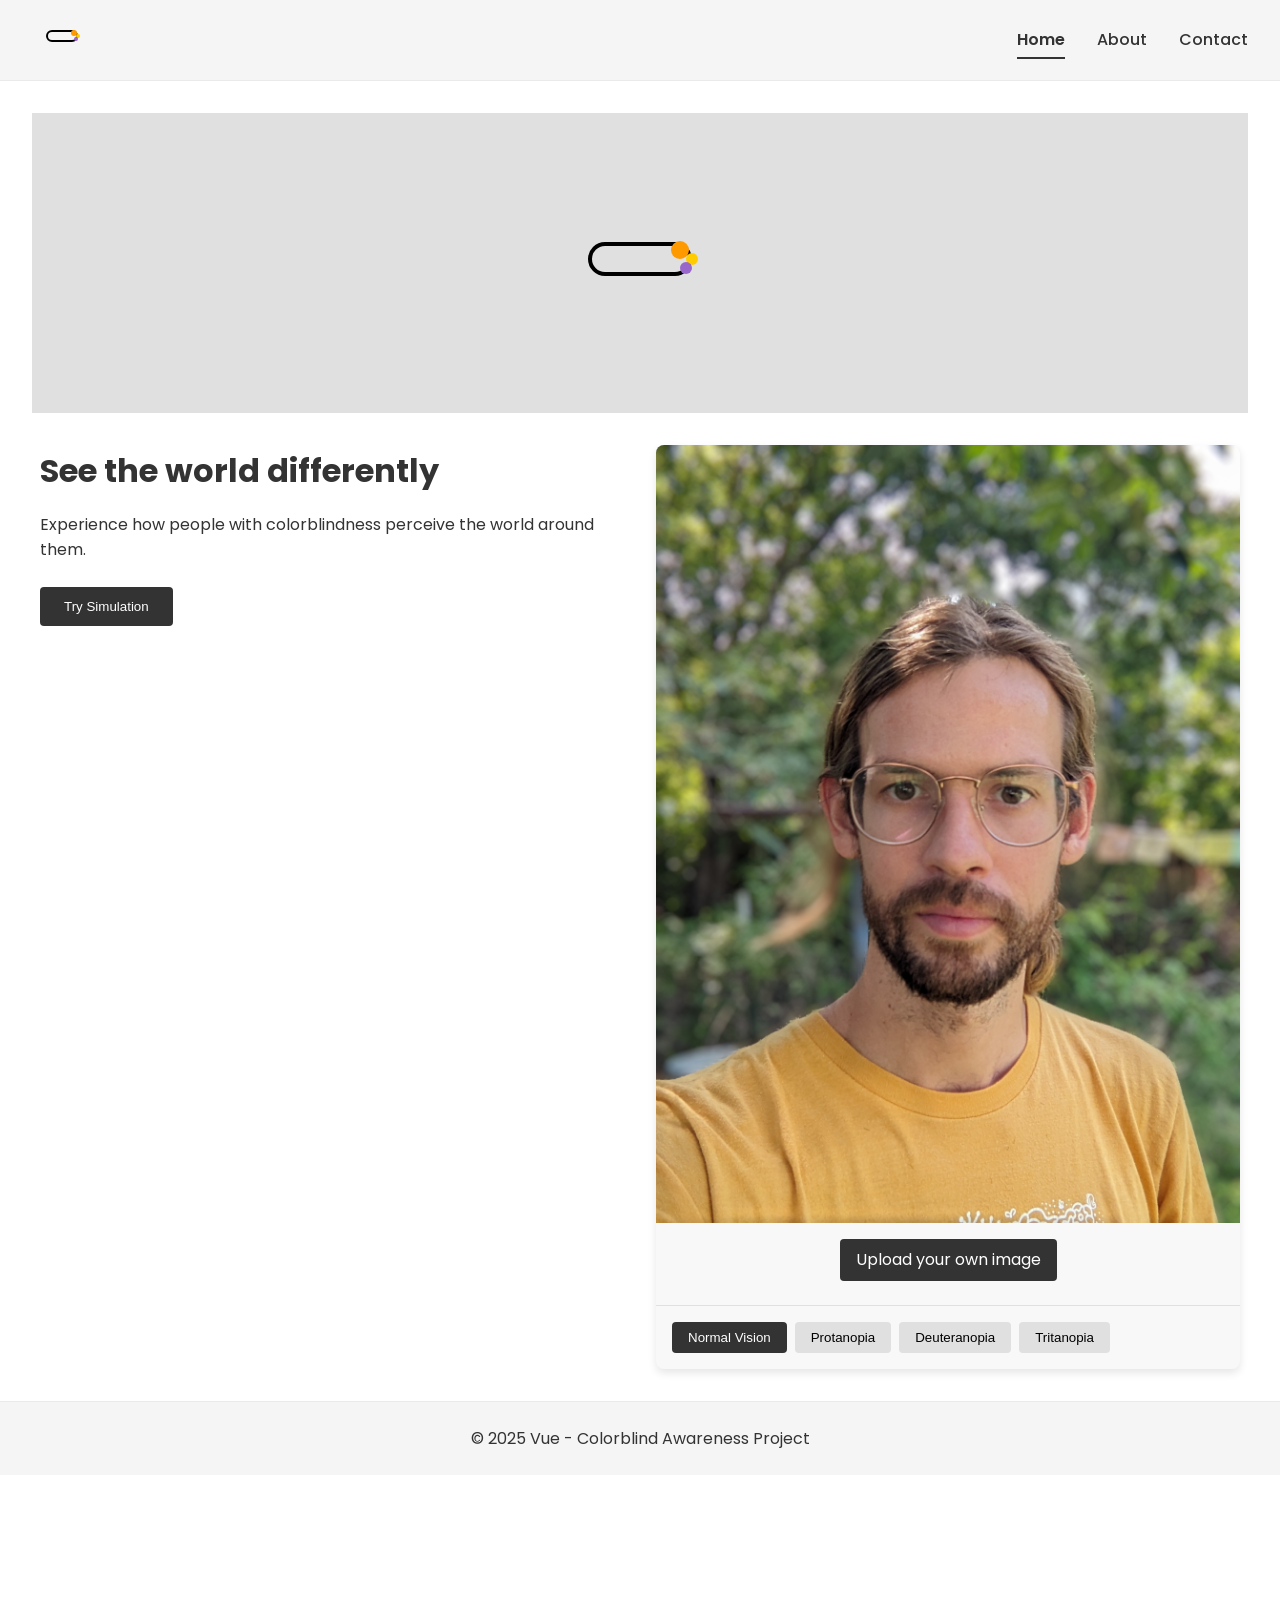
==== index.html @ d803512a "added code" ====
<!DOCTYPE html>
<html lang="en">
<head>
    <meta charset="UTF-8">
    <meta name="viewport" content="width=device-width, initial-scale=1.0">
    <title>Vue - Colorblind Awareness</title>
    <link rel="stylesheet" href="styles.css">
    <link rel="preconnect" href="https://fonts.googleapis.com">
    <link rel="preconnect" href="https://fonts.gstatic.com" crossorigin>
    <link href="https://fonts.googleapis.com/css2?family=Poppins:wght@400;500;600;700&display=swap" rel="stylesheet">
</head>
<body>
    <header>
        <div class="logo">
            <a href="index.html">
                <svg width="60" height="40" viewBox="0 0 60 40" fill="none" xmlns="http://www.w3.org/2000/svg">
                    <path d="M15 20C15 17.2386 17.2386 15 20 15H40C42.7614 15 45 17.2386 45 20C45 22.7614 42.7614 25 40 25H20C17.2386 25 15 22.7614 15 20Z" stroke="black" stroke-width="2"/>
                    <text x="22" y="23" font-family="Arial" font-weight="bold" font-size="12">vue</text>
                    <circle cx="42" cy="17" r="3" fill="#FF9900"/>
                    <circle cx="46" cy="20" r="2" fill="#FFCC00"/>
                    <circle cx="44" cy="23" r="2" fill="#9966CC"/>
                </svg>
            </a>
        </div>
        <nav>
            <ul>
                <li><a href="#home" class="active" data-page="home">Home</a></li>
                <li><a href="#about" data-page="about">About</a></li>
                <li><a href="#contact" data-page="contact">Contact</a></li>
            </ul>
        </nav>
    </header>

    <main>
        <!-- Home Page -->
        <section id="home" class="page active">
            <div class="hero">
                <div class="logo-large">
                    <svg width="200" height="120" viewBox="0 0 200 120" fill="none" xmlns="http://www.w3.org/2000/svg">
                        <path d="M50 60C50 51.7157 56.7157 45 65 45H135C143.284 45 150 51.7157 150 60C150 68.2843 143.284 75 135 75H65C56.7157 75 50 68.2843 50 60Z" stroke="black" stroke-width="4"/>
                        <text x="73" y="69" font-family="Arial" font-weight="bold" font-size="36">vue</text>
                        <circle cx="140" cy="51" r="9" fill="#FF9900"/>
                        <circle cx="152" cy="60" r="6" fill="#FFCC00"/>
                        <circle cx="146" cy="69" r="6" fill="#9966CC"/>
                    </svg>
                </div>
            </div>
            <div class="content-container">
                <div class="content-left">
                    <h2>See the world differently</h2>
                    <p>Experience how people with colorblindness perceive the world around them.</p>
                    <button class="cta-button" id="simulateBtn">Try Simulation</button>
                </div>
                <div class="content-right">
                    <div class="image-container" id="imageDemo">
                        <img src="Bruner_Headshot.jpg" alt="Headshot image" class="original-image">
                        <div class="upload-container">
                            <label for="imageUpload" class="upload-label">Upload your own image</label>
                            <input type="file" id="imageUpload" accept="image/*" class="file-input">
                        </div>
                        <div class="filter-controls">
                            <button class="filter-btn active" data-filter="normal">Normal Vision</button>
                            <button class="filter-btn" data-filter="protanopia">Protanopia</button>
                            <button class="filter-btn" data-filter="deuteranopia">Deuteranopia</button>
                            <button class="filter-btn" data-filter="tritanopia">Tritanopia</button>
                        </div>
                    </div>
                </div>
            </div>
        </section>

        <!-- About Page -->
        <section id="about" class="page">
            <div class="content-container">
                <div class="content-left">
                    <h2>About Vue</h2>
                    <p>Vue is an educational tool designed to raise awareness about colorblindness and help people understand how those with different types of color vision deficiency perceive the world.</p>
                    <p>Our mission is to promote inclusive design and accessibility by providing tools that simulate various types of colorblindness.</p>
                </div>
                <div class="content-right">
                    <div class="info-box">
                        <h3>Types of Colorblindness</h3>
                        <ul>
                            <li><strong>Protanopia:</strong> Red-blind, reduced sensitivity to red light</li>
                            <li><strong>Deuteranopia:</strong> Green-blind, reduced sensitivity to green light</li>
                            <li><strong>Tritanopia:</strong> Blue-blind, reduced sensitivity to blue light</li>
                        </ul>
                    </div>
                </div>
            </div>
        </section>

        <!-- Contact Page -->
        <section id="contact" class="page">
            <div class="contact-container">
                <div class="contact-left">
                    <h2>Get in Touch</h2>
                    <p>Have questions or feedback? We'd love to hear from you!</p>
                </div>
                <div class="contact-form">
                    <form id="contactForm">
                        <div class="form-group">
                            <label for="name">Name</label>
                            <input type="text" id="name" name="name" required>
                        </div>
                        <div class="form-group">
                            <label for="email">Email</label>
                            <input type="email" id="email" name="email" required>
                        </div>
                        <div class="form-group">
                            <label for="message">Message</label>
                            <textarea id="message" name="message" rows="5" required></textarea>
                        </div>
                        <button type="submit" class="submit-btn">Send Message</button>
                    </form>
                </div>
            </div>
        </section>
    </main>

    <footer>
        <p>&copy; 2025 Vue - Colorblind Awareness Project</p>
    </footer>

    <script src="script.js"></script>
</body>
</html>
---- styles.css ----
/* Global Styles */
* {
    margin: 0;
    padding: 0;
    box-sizing: border-box;
}

body {
    font-family: 'Poppins', sans-serif;
    line-height: 1.6;
    color: #333;
    background-color: #fff;
}

a {
    text-decoration: none;
    color: inherit;
}

ul {
    list-style: none;
}

/* Header Styles */
header {
    display: flex;
    justify-content: space-between;
    align-items: center;
    padding: 1rem 2rem;
    background-color: #f5f5f5;
    border-bottom: 1px solid #eaeaea;
}

.logo {
    display: flex;
    align-items: center;
}

nav ul {
    display: flex;
    gap: 2rem;
}

nav a {
    font-weight: 500;
    padding: 0.5rem 0;
    position: relative;
    transition: color 0.3s;
}

nav a:hover {
    color: #666;
}

nav a.active {
    font-weight: 600;
}

nav a.active::after {
    content: '';
    position: absolute;
    bottom: 0;
    left: 0;
    width: 100%;
    height: 2px;
    background-color: #333;
}

/* Main Content Styles */
main {
    min-height: calc(100vh - 140px);
}

.page {
    display: none;
    padding: 2rem;
}

.page.active {
    display: block;
}

/* Home Page Styles */
.hero {
    display: flex;
    justify-content: center;
    align-items: center;
    height: 300px;
    background-color: #e0e0e0;
    margin-bottom: 2rem;
}

.content-container {
    display: flex;
    gap: 2rem;
    max-width: 1200px;
    margin: 0 auto;
}

.content-left, .content-right {
    flex: 1;
}

.content-left h2 {
    font-size: 2rem;
    margin-bottom: 1rem;
}

.content-left p {
    margin-bottom: 1.5rem;
}

.cta-button {
    padding: 0.75rem 1.5rem;
    background-color: #333;
    color: white;
    border: none;
    border-radius: 4px;
    font-weight: 500;
    cursor: pointer;
    transition: background-color 0.3s;
}

.cta-button:hover {
    background-color: #555;
}

.image-container {
    background-color: #f0f0f0;
    border-radius: 8px;
    overflow: hidden;
    box-shadow: 0 4px 8px rgba(0, 0, 0, 0.1);
}

.upload-container {
    padding: 1rem;
    background-color: #f8f8f8;
    border-bottom: 1px solid #e0e0e0;
    text-align: center;
}

.upload-label {
    display: inline-block;
    padding: 0.5rem 1rem;
    background-color: #333;
    color: white;
    border-radius: 4px;
    cursor: pointer;
    transition: background-color 0.3s;
    margin-bottom: 0.5rem;
}

.upload-label:hover {
    background-color: #555;
}

.file-input {
    display: none;
}

.original-image {
    width: 100%;
    height: auto;
    display: block;
}

.filter-controls {
    display: flex;
    flex-wrap: wrap;
    gap: 0.5rem;
    padding: 1rem;
    background-color: #f8f8f8;
}

.filter-btn {
    padding: 0.5rem 1rem;
    background-color: #e0e0e0;
    border: none;
    border-radius: 4px;
    cursor: pointer;
    transition: all 0.3s;
}

.filter-btn:hover {
    background-color: #d0d0d0;
}

.filter-btn.active {
    background-color: #333;
    color: white;
}

/* About Page Styles */
.info-box {
    background-color: #f5f5f5;
    padding: 1.5rem;
    border-radius: 8px;
    box-shadow: 0 2px 4px rgba(0, 0, 0, 0.05);
}

.info-box h3 {
    margin-bottom: 1rem;
}

.info-box ul {
    padding-left: 1.5rem;
    list-style-type: disc;
}

.info-box li {
    margin-bottom: 0.5rem;
}

/* Contact Page Styles */
.contact-container {
    display: flex;
    gap: 2rem;
    max-width: 1000px;
    margin: 0 auto;
    padding: 2rem;
    background-color: #808080;
    border-radius: 8px;
    color: white;
}

.contact-left {
    flex: 1;
}

.contact-form {
    flex: 2;
    background-color: white;
    padding: 2rem;
    border-radius: 8px;
    color: #333;
}

.form-group {
    margin-bottom: 1.5rem;
}

.form-group label {
    display: block;
    margin-bottom: 0.5rem;
    font-weight: 500;
}

.form-group input,
.form-group textarea {
    width: 100%;
    padding: 0.75rem;
    border: 1px solid #ddd;
    border-radius: 4px;
    font-family: inherit;
}

.submit-btn {
    padding: 0.75rem 1.5rem;
    background-color: #333;
    color: white;
    border: none;
    border-radius: 4px;
    font-weight: 500;
    cursor: pointer;
    transition: background-color 0.3s;
}

.submit-btn:hover {
    background-color: #555;
}

/* Footer Styles */
footer {
    text-align: center;
    padding: 1.5rem;
    background-color: #f5f5f5;
    border-top: 1px solid #eaeaea;
}

/* Colorblindness Filters */
.protanopia {
    filter: url('#protanopia-filter');
}

.deuteranopia {
    filter: url('#deuteranopia-filter');
}

.tritanopia {
    filter: url('#tritanopia-filter');
}

/* SVG Filters for Colorblindness Simulation */
.svg-filters {
    position: absolute;
    width: 0;
    height: 0;
}

/* Responsive Styles */
@media (max-width: 768px) {
    .content-container, .contact-container {
        flex-direction: column;
    }
    
    .hero {
        height: 200px;
    }
    
    .logo-large svg {
        width: 150px;
        height: 90px;
    }
}
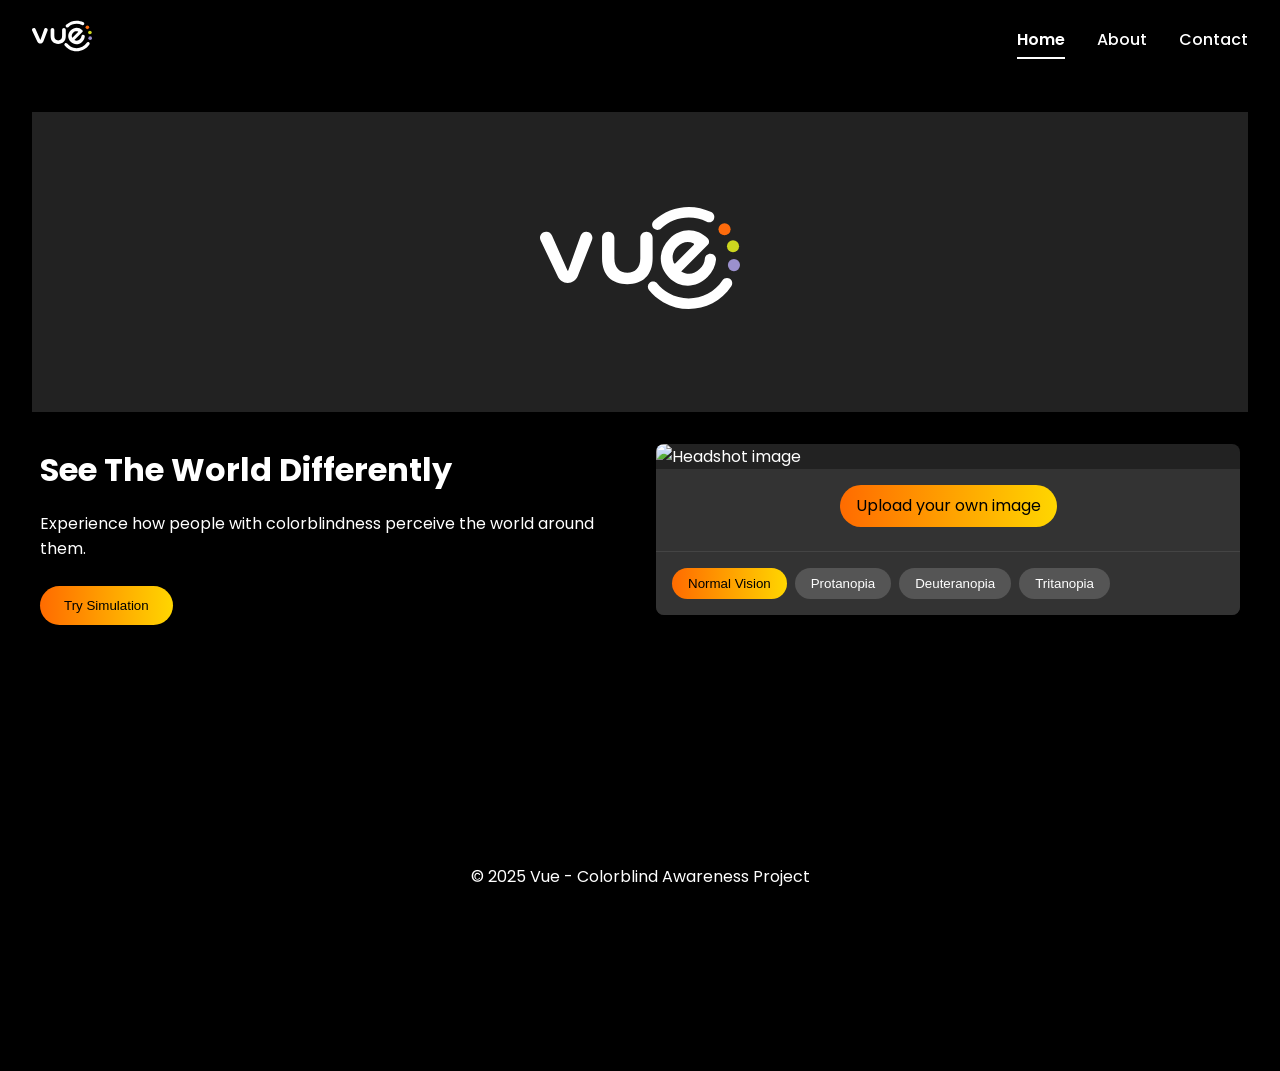
==== commit 512e099f: "updated thing" ====
--- a/index.html
+++ b/index.html
@@ -13,41 +13,29 @@
     <header>
         <div class="logo">
             <a href="index.html">
-                <svg width="60" height="40" viewBox="0 0 60 40" fill="none" xmlns="http://www.w3.org/2000/svg">
-                    <path d="M15 20C15 17.2386 17.2386 15 20 15H40C42.7614 15 45 17.2386 45 20C45 22.7614 42.7614 25 40 25H20C17.2386 25 15 22.7614 15 20Z" stroke="black" stroke-width="2"/>
-                    <text x="22" y="23" font-family="Arial" font-weight="bold" font-size="12">vue</text>
-                    <circle cx="42" cy="17" r="3" fill="#FF9900"/>
-                    <circle cx="46" cy="20" r="2" fill="#FFCC00"/>
-                    <circle cx="44" cy="23" r="2" fill="#9966CC"/>
-                </svg>
+                <img src="Vue.svg" alt="Vue Logo" width="60" height="40">
             </a>
         </div>
         <nav>
             <ul>
-                <li><a href="#home" class="active" data-page="home">Home</a></li>
-                <li><a href="#about" data-page="about">About</a></li>
-                <li><a href="#contact" data-page="contact">Contact</a></li>
+                <li><a href="index.html" class="active">Home</a></li>
+                <li><a href="about.html">About</a></li>
+                <li><a href="contact.html">Contact</a></li>
             </ul>
         </nav>
     </header>
 
     <main>
         <!-- Home Page -->
-        <section id="home" class="page active">
+        <section class="page active">
             <div class="hero">
                 <div class="logo-large">
-                    <svg width="200" height="120" viewBox="0 0 200 120" fill="none" xmlns="http://www.w3.org/2000/svg">
-                        <path d="M50 60C50 51.7157 56.7157 45 65 45H135C143.284 45 150 51.7157 150 60C150 68.2843 143.284 75 135 75H65C56.7157 75 50 68.2843 50 60Z" stroke="black" stroke-width="4"/>
-                        <text x="73" y="69" font-family="Arial" font-weight="bold" font-size="36">vue</text>
-                        <circle cx="140" cy="51" r="9" fill="#FF9900"/>
-                        <circle cx="152" cy="60" r="6" fill="#FFCC00"/>
-                        <circle cx="146" cy="69" r="6" fill="#9966CC"/>
-                    </svg>
+                    <img src="Vue.svg" alt="Vue Logo" width="200" height="120">
                 </div>
             </div>
             <div class="content-container">
                 <div class="content-left">
-                    <h2>See the world differently</h2>
+                    <h2>See The World Differently</h2>
                     <p>Experience how people with colorblindness perceive the world around them.</p>
                     <button class="cta-button" id="simulateBtn">Try Simulation</button>
                 </div>
@@ -68,54 +56,6 @@
                 </div>
             </div>
         </section>
-
-        <!-- About Page -->
-        <section id="about" class="page">
-            <div class="content-container">
-                <div class="content-left">
-                    <h2>About Vue</h2>
-                    <p>Vue is an educational tool designed to raise awareness about colorblindness and help people understand how those with different types of color vision deficiency perceive the world.</p>
-                    <p>Our mission is to promote inclusive design and accessibility by providing tools that simulate various types of colorblindness.</p>
-                </div>
-                <div class="content-right">
-                    <div class="info-box">
-                        <h3>Types of Colorblindness</h3>
-                        <ul>
-                            <li><strong>Protanopia:</strong> Red-blind, reduced sensitivity to red light</li>
-                            <li><strong>Deuteranopia:</strong> Green-blind, reduced sensitivity to green light</li>
-                            <li><strong>Tritanopia:</strong> Blue-blind, reduced sensitivity to blue light</li>
-                        </ul>
-                    </div>
-                </div>
-            </div>
-        </section>
-
-        <!-- Contact Page -->
-        <section id="contact" class="page">
-            <div class="contact-container">
-                <div class="contact-left">
-                    <h2>Get in Touch</h2>
-                    <p>Have questions or feedback? We'd love to hear from you!</p>
-                </div>
-                <div class="contact-form">
-                    <form id="contactForm">
-                        <div class="form-group">
-                            <label for="name">Name</label>
-                            <input type="text" id="name" name="name" required>
-                        </div>
-                        <div class="form-group">
-                            <label for="email">Email</label>
-                            <input type="email" id="email" name="email" required>
-                        </div>
-                        <div class="form-group">
-                            <label for="message">Message</label>
-                            <textarea id="message" name="message" rows="5" required></textarea>
-                        </div>
-                        <button type="submit" class="submit-btn">Send Message</button>
-                    </form>
-                </div>
-            </div>
-        </section>
     </main>
 
     <footer>
--- a/styles.css
+++ b/styles.css
@@ -8,8 +8,8 @@
 body {
     font-family: 'Poppins', sans-serif;
     line-height: 1.6;
-    color: #333;
-    background-color: #fff;
+    color: #fff;
+    background-color: #000;
 }
 
 a {
@@ -27,8 +27,7 @@
     justify-content: space-between;
     align-items: center;
     padding: 1rem 2rem;
-    background-color: #f5f5f5;
-    border-bottom: 1px solid #eaeaea;
+    background-color: #000;
 }
 
 .logo {
@@ -63,7 +62,7 @@
     left: 0;
     width: 100%;
     height: 2px;
-    background-color: #333;
+    background-color: #fff;
 }
 
 /* Main Content Styles */
@@ -72,12 +71,7 @@
 }
 
 .page {
-    display: none;
     padding: 2rem;
-}
-
-.page.active {
-    display: block;
 }
 
 /* Home Page Styles */
@@ -86,7 +80,7 @@
     justify-content: center;
     align-items: center;
     height: 300px;
-    background-color: #e0e0e0;
+    background-color: #222;
     margin-bottom: 2rem;
 }
 
@@ -112,46 +106,45 @@
 
 .cta-button {
     padding: 0.75rem 1.5rem;
-    background-color: #333;
-    color: white;
+    background: linear-gradient(90deg, #FF6B00 0%, #FFD600 100%);
+    color: black;
     border: none;
-    border-radius: 4px;
+    border-radius: 25px;
     font-weight: 500;
     cursor: pointer;
-    transition: background-color 0.3s;
+    transition: opacity 0.3s;
 }
 
 .cta-button:hover {
-    background-color: #555;
+    opacity: 0.9;
 }
 
 .image-container {
-    background-color: #f0f0f0;
+    background-color: #222;
     border-radius: 8px;
     overflow: hidden;
-    box-shadow: 0 4px 8px rgba(0, 0, 0, 0.1);
 }
 
 .upload-container {
     padding: 1rem;
-    background-color: #f8f8f8;
-    border-bottom: 1px solid #e0e0e0;
+    background-color: #333;
+    border-bottom: 1px solid #444;
     text-align: center;
 }
 
 .upload-label {
     display: inline-block;
     padding: 0.5rem 1rem;
-    background-color: #333;
-    color: white;
-    border-radius: 4px;
-    cursor: pointer;
-    transition: background-color 0.3s;
+    background: linear-gradient(90deg, #FF6B00 0%, #FFD600 100%);
+    color: black;
+    border-radius: 25px;
+    cursor: pointer;
+    transition: opacity 0.3s;
     margin-bottom: 0.5rem;
 }
 
 .upload-label:hover {
-    background-color: #555;
+    opacity: 0.9;
 }
 
 .file-input {
@@ -169,112 +162,223 @@
     flex-wrap: wrap;
     gap: 0.5rem;
     padding: 1rem;
-    background-color: #f8f8f8;
+    background-color: #333;
 }
 
 .filter-btn {
     padding: 0.5rem 1rem;
-    background-color: #e0e0e0;
+    background-color: #555;
+    color: #fff;
     border: none;
+    border-radius: 25px;
+    cursor: pointer;
+    transition: all 0.3s;
+}
+
+.filter-btn:hover {
+    background-color: #666;
+}
+
+.filter-btn.active {
+    background: linear-gradient(90deg, #FF6B00 0%, #FFD600 100%);
+    color: black;
+}
+
+/* About Page Styles */
+.simulation-image {
+    width: 100%;
+    height: auto;
+    display: block;
+}
+
+/* Colorblindness Types Section */
+.colorblindness-types {
+    max-width: 1200px;
+    margin: 2rem auto;
+}
+
+.type-dropdown {
+    margin-bottom: 0.75rem;
     border-radius: 4px;
-    cursor: pointer;
-    transition: all 0.3s;
-}
-
-.filter-btn:hover {
-    background-color: #d0d0d0;
-}
-
-.filter-btn.active {
-    background-color: #333;
-    color: white;
-}
-
-/* About Page Styles */
-.info-box {
-    background-color: #f5f5f5;
-    padding: 1.5rem;
+    overflow: hidden;
+}
+
+.type-header {
+    display: flex;
+    justify-content: space-between;
+    align-items: center;
+    padding: 0.75rem 1rem;
+    background-color: #111;
+    cursor: pointer;
+}
+
+.type-header h3 {
+    font-size: 1.2rem;
+    margin: 0;
+}
+
+.dropdown-toggle {
+    background: linear-gradient(90deg, #FF6B00 0%, #FFD600 100%);
+    color: black;
+    border: none;
+    border-radius: 50%;
+    width: 30px;
+    height: 30px;
+    font-size: 0.8rem;
+    display: flex;
+    align-items: center;
+    justify-content: center;
+    cursor: pointer;
+    transition: transform 0.3s, opacity 0.3s;
+}
+
+.dropdown-toggle:hover {
+    opacity: 0.9;
+}
+
+.dropdown-toggle.active {
+    transform: rotate(180deg);
+}
+
+.type-content {
+    background-color: #222;
+    padding: 0;
+    max-height: 0;
+    overflow: hidden;
+    transition: all 0.3s ease-in-out;
+}
+
+.type-content.active {
+    padding: 1rem;
+    max-height: 200px;
+}
+
+.type-content p {
+    margin: 0;
+    font-size: 0.95rem;
+    line-height: 1.5;
+}
+
+/* Why it Matters Section */
+.why-matters-section {
+    display: flex;
+    gap: 2rem;
+    max-width: 1200px;
+    margin: 3rem auto;
+    padding: 2rem;
+    background-color: #111;
     border-radius: 8px;
-    box-shadow: 0 2px 4px rgba(0, 0, 0, 0.05);
-}
-
-.info-box h3 {
+}
+
+.logo-container {
+    flex: 0 0 auto;
+    display: flex;
+    align-items: flex-start;
+}
+
+.matters-content {
+    flex: 1;
+}
+
+.matters-content h2 {
+    font-size: 1.8rem;
     margin-bottom: 1rem;
 }
 
-.info-box ul {
-    padding-left: 1.5rem;
-    list-style-type: disc;
-}
-
-.info-box li {
-    margin-bottom: 0.5rem;
+/* Team Section */
+.team-section {
+    max-width: 1200px;
+    margin: 3rem auto;
+    text-align: center;
+}
+
+.team-section h2 {
+    font-size: 2rem;
+    margin-bottom: 2rem;
+}
+
+.team-members {
+    display: flex;
+    justify-content: center;
+    flex-wrap: wrap;
+    gap: 2rem;
+}
+
+.team-member {
+    flex: 0 0 200px;
+}
+
+.member-photo {
+    width: 120px;
+    height: 120px;
+    border-radius: 50%;
+    background-color: #ccc;
+    margin: 0 auto 1rem;
+}
+
+.team-member h3 {
+    font-size: 1.2rem;
+    font-weight: 500;
 }
 
 /* Contact Page Styles */
 .contact-container {
-    display: flex;
-    gap: 2rem;
-    max-width: 1000px;
+    max-width: 600px;
     margin: 0 auto;
     padding: 2rem;
-    background-color: #808080;
+    background-color: #fff;
     border-radius: 8px;
-    color: white;
-}
-
-.contact-left {
-    flex: 1;
+    color: #000;
+}
+
+.contact-header {
+    margin-bottom: 1.5rem;
+}
+
+.contact-header h2 {
+    font-size: 2rem;
+    margin-bottom: 0.5rem;
 }
 
 .contact-form {
-    flex: 2;
-    background-color: white;
-    padding: 2rem;
+    width: 100%;
+}
+
+.message-area {
+    width: 100%;
+    padding: 1rem;
+    border: none;
     border-radius: 8px;
-    color: #333;
-}
-
-.form-group {
-    margin-bottom: 1.5rem;
-}
-
-.form-group label {
-    display: block;
-    margin-bottom: 0.5rem;
-    font-weight: 500;
-}
-
-.form-group input,
-.form-group textarea {
-    width: 100%;
-    padding: 0.75rem;
-    border: 1px solid #ddd;
-    border-radius: 4px;
+    background-color: #ccc;
     font-family: inherit;
+    margin-bottom: 1rem;
+    min-height: 150px;
+    resize: none;
 }
 
 .submit-btn {
     padding: 0.75rem 1.5rem;
-    background-color: #333;
-    color: white;
+    background: linear-gradient(90deg, #FF6B00 0%, #FFD600 100%);
+    color: black;
     border: none;
-    border-radius: 4px;
+    border-radius: 25px;
     font-weight: 500;
     cursor: pointer;
-    transition: background-color 0.3s;
+    transition: opacity 0.3s;
+    width: 100%;
+    text-align: center;
 }
 
 .submit-btn:hover {
-    background-color: #555;
+    opacity: 0.9;
 }
 
 /* Footer Styles */
 footer {
     text-align: center;
     padding: 1.5rem;
-    background-color: #f5f5f5;
-    border-top: 1px solid #eaeaea;
+    background-color: #000;
+    color: #fff;
 }
 
 /* Colorblindness Filters */
@@ -288,6 +392,10 @@
 
 .tritanopia {
     filter: url('#tritanopia-filter');
+}
+
+.monochromacy {
+    filter: url('#monochromacy-filter');
 }
 
 /* SVG Filters for Colorblindness Simulation */
@@ -299,7 +407,7 @@
 
 /* Responsive Styles */
 @media (max-width: 768px) {
-    .content-container, .contact-container {
+    .content-container {
         flex-direction: column;
     }
     
@@ -307,8 +415,34 @@
         height: 200px;
     }
     
-    .logo-large svg {
+    .logo-large img {
         width: 150px;
-        height: 90px;
-    }
-}
+        height: auto;
+    }
+    
+    header {
+        padding: 1rem;
+    }
+    
+    nav ul {
+        gap: 1rem;
+    }
+}
+
+@media (max-width: 480px) {
+    .hero {
+        height: 150px;
+    }
+    
+    .content-container {
+        padding: 1rem;
+    }
+    
+    .contact-container {
+        padding: 1rem;
+    }
+    
+    nav ul {
+        gap: 0.5rem;
+    }
+}
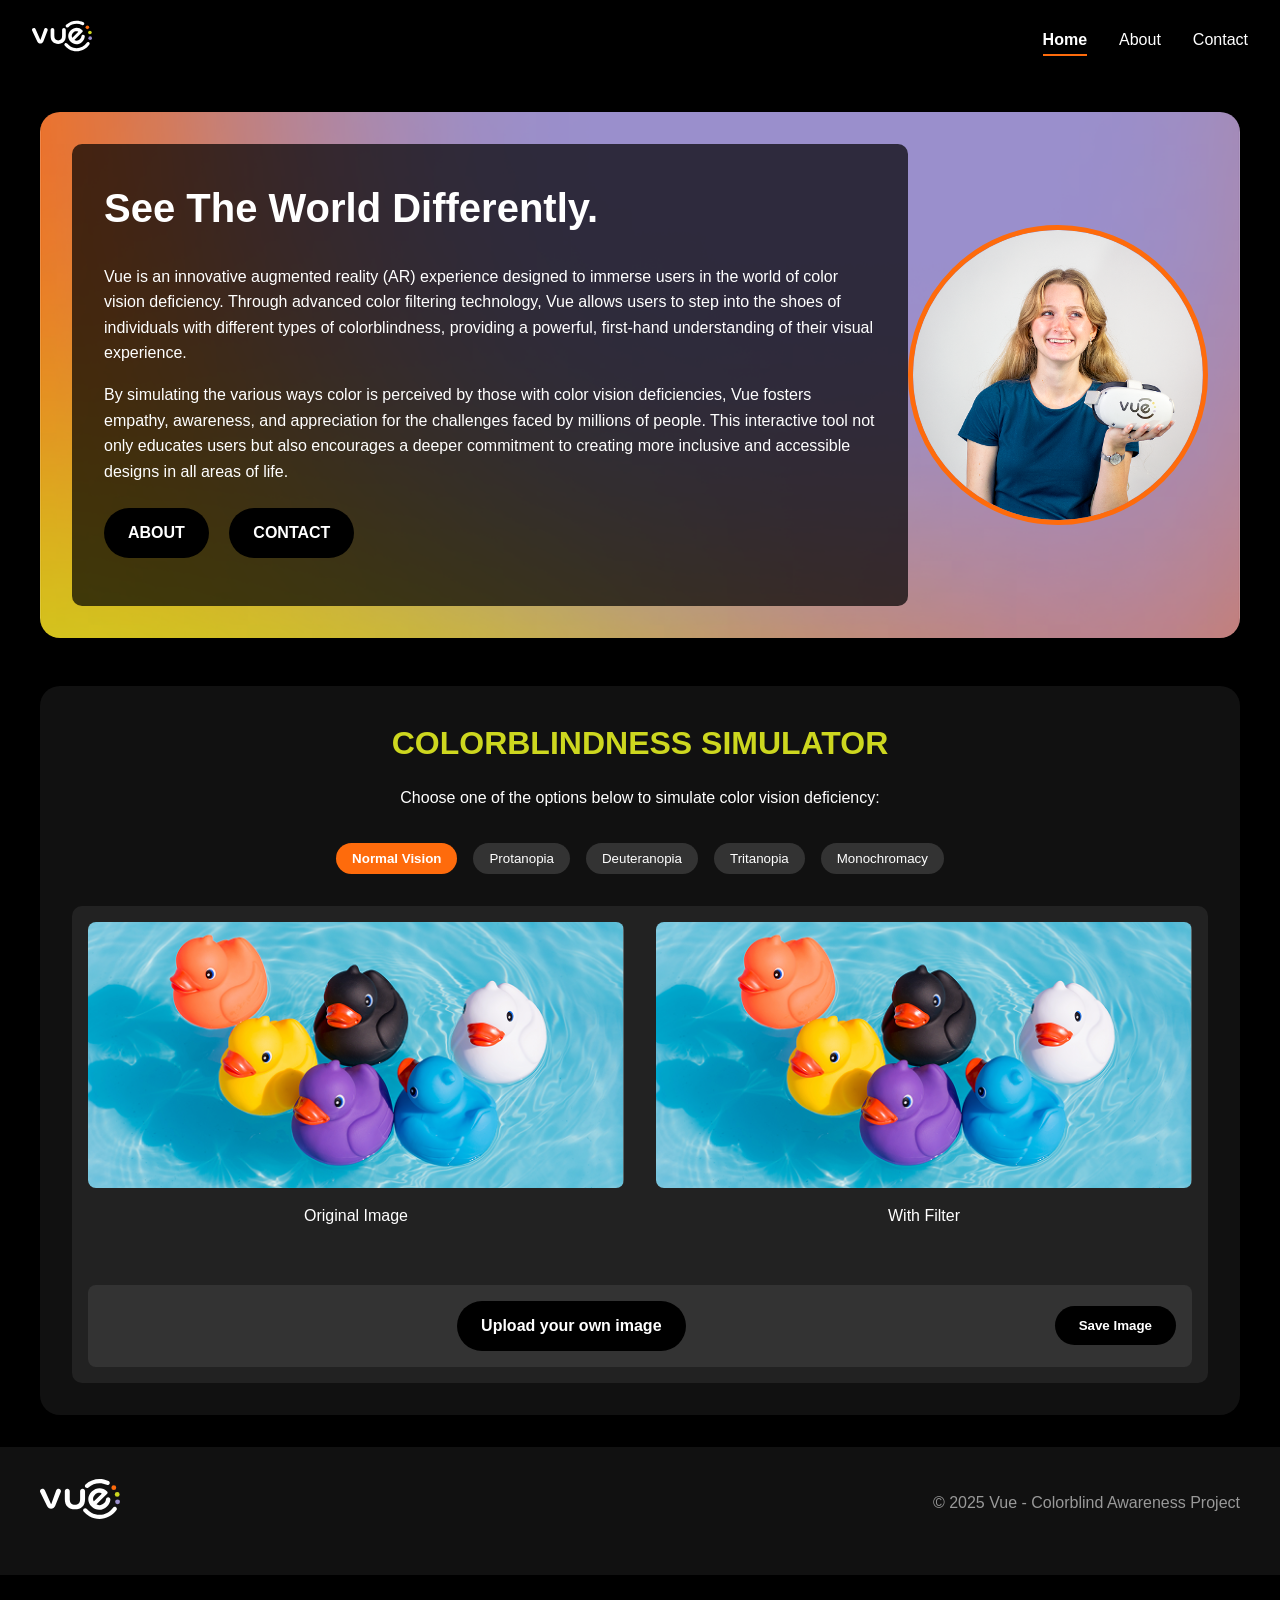
==== commit fe267a36: "Updates Updated all pages" ====
--- a/index.html
+++ b/index.html
@@ -8,6 +8,8 @@
     <link rel="preconnect" href="https://fonts.googleapis.com">
     <link rel="preconnect" href="https://fonts.gstatic.com" crossorigin>
     <link href="https://fonts.googleapis.com/css2?family=Poppins:wght@400;500;600;700&display=swap" rel="stylesheet">
+    <link href="https://fonts.cdnfonts.com/css/all-round-gothic" rel="stylesheet">
+    <link href="https://fonts.cdnfonts.com/css/futura-pt" rel="stylesheet">
 </head>
 <body>
     <header>
@@ -27,31 +29,56 @@
 
     <main>
         <!-- Home Page -->
-        <section class="page active">
-            <div class="hero">
-                <div class="logo-large">
-                    <img src="Vue.svg" alt="Vue Logo" width="200" height="120">
+        <section class="page active home-page">
+            <div class="hero-container">
+                <div class="hero-content">
+                    <h1>See The World Differently.</h1>
+                    <p>Vue is an innovative augmented reality (AR) experience designed to immerse users in the world of color vision deficiency. Through advanced color filtering technology, Vue allows users to step into the shoes of individuals with different types of colorblindness, providing a powerful, first-hand understanding of their visual experience.</p>
+                    
+                    <p>By simulating the various ways color is perceived by those with color vision deficiencies, Vue fosters empathy, awareness, and appreciation for the challenges faced by millions of people. This interactive tool not only educates users but also encourages a deeper commitment to creating more inclusive and accessible designs in all areas of life.</p>
+                    
+                    <div class="hero-buttons">
+                        <a href="about.html" class="btn-primary">ABOUT</a>
+                        <a href="contact.html" class="btn-primary">CONTACT</a>
+                    </div>
+                </div>
+                <div class="hero-image">
+                    <img src="greta_vue 1.png" alt="Person wearing VR headset" class="circular-image">
                 </div>
             </div>
-            <div class="content-container">
-                <div class="content-left">
-                    <h2>See The World Differently</h2>
-                    <p>Experience how people with colorblindness perceive the world around them.</p>
-                    <button class="cta-button" id="simulateBtn">Try Simulation</button>
+            
+            <div class="simulator-section">
+                <h2>COLORBLINDNESS SIMULATOR</h2>
+                <p>Choose one of the options below to simulate color vision deficiency:</p>
+                
+                <div class="filter-controls">
+                    <button class="filter-btn active" data-filter="normal">Normal Vision</button>
+                    <button class="filter-btn" data-filter="protanopia">Protanopia</button>
+                    <button class="filter-btn" data-filter="deuteranopia">Deuteranopia</button>
+                    <button class="filter-btn" data-filter="tritanopia">Tritanopia</button>
+                    <button class="filter-btn" data-filter="monochromacy">Monochromacy</button>
                 </div>
-                <div class="content-right">
-                    <div class="image-container" id="imageDemo">
-                        <img src="Bruner_Headshot.jpg" alt="Headshot image" class="original-image">
+                
+                <div class="simulation-container" id="imageDemo">
+                    <div class="simulation-images">
+                        <div class="image-pair">
+                            <div class="image-wrapper">
+                                <img src="H_Img.png" alt="Original image" class="original-image">
+                                <p>Original Image</p>
+                            </div>
+                            <div class="image-wrapper">
+                                <img src="H_Img.png" alt="Filtered image" class="filtered-image">
+                                <p>With Filter</p>
+                            </div>
+                        </div>
+                    </div>
+                    
+                    <div class="simulator-actions">
                         <div class="upload-container">
                             <label for="imageUpload" class="upload-label">Upload your own image</label>
                             <input type="file" id="imageUpload" accept="image/*" class="file-input">
                         </div>
-                        <div class="filter-controls">
-                            <button class="filter-btn active" data-filter="normal">Normal Vision</button>
-                            <button class="filter-btn" data-filter="protanopia">Protanopia</button>
-                            <button class="filter-btn" data-filter="deuteranopia">Deuteranopia</button>
-                            <button class="filter-btn" data-filter="tritanopia">Tritanopia</button>
-                        </div>
+                        <button id="saveImage" class="save-btn">Save Image</button>
                     </div>
                 </div>
             </div>
@@ -59,7 +86,14 @@
     </main>
 
     <footer>
-        <p>&copy; 2025 Vue - Colorblind Awareness Project</p>
+        <div class="footer-content">
+            <div class="footer-logo">
+                <img src="Vue.svg" alt="Vue Logo" width="80">
+            </div>
+            <div class="footer-info">
+                <p>&copy; 2025 Vue - Colorblind Awareness Project</p>
+            </div>
+        </div>
     </footer>
 
     <script src="script.js"></script>
--- a/styles.css
+++ b/styles.css
@@ -6,10 +6,10 @@
 }
 
 body {
-    font-family: 'Poppins', sans-serif;
+    font-family: 'Futura PT', 'Futura', sans-serif;
     line-height: 1.6;
-    color: #fff;
-    background-color: #000;
+    color: #FFFFFF;
+    background-color: #000000;
 }
 
 a {
@@ -21,13 +21,38 @@
     list-style: none;
 }
 
+h1, h2, h3 {
+    font-family: 'All Round Gothic', sans-serif;
+    margin-bottom: 1.5rem;
+    font-weight: 700;
+}
+
+h1 {
+    font-size: 2.5rem;
+}
+
+h2 {
+    font-size: 2rem;
+}
+
+h3 {
+    font-size: 1.5rem;
+}
+
+p {
+    margin-bottom: 1rem;
+}
+
 /* Header Styles */
 header {
     display: flex;
     justify-content: space-between;
     align-items: center;
     padding: 1rem 2rem;
-    background-color: #000;
+    background-color: #000000;
+    position: sticky;
+    top: 0;
+    z-index: 100;
 }
 
 .logo {
@@ -48,7 +73,7 @@
 }
 
 nav a:hover {
-    color: #666;
+    color: #CDD71F;
 }
 
 nav a.active {
@@ -62,7 +87,7 @@
     left: 0;
     width: 100%;
     height: 2px;
-    background-color: #fff;
+    background-color: #FE6B0C;
 }
 
 /* Main Content Styles */
@@ -74,131 +99,249 @@
     padding: 2rem;
 }
 
-/* Home Page Styles */
-.hero {
-    display: flex;
-    justify-content: center;
-    align-items: center;
-    height: 300px;
-    background-color: #222;
-    margin-bottom: 2rem;
-}
-
-.content-container {
-    display: flex;
-    gap: 2rem;
-    max-width: 1200px;
-    margin: 0 auto;
-}
-
-.content-left, .content-right {
-    flex: 1;
-}
-
-.content-left h2 {
-    font-size: 2rem;
-    margin-bottom: 1rem;
-}
-
-.content-left p {
-    margin-bottom: 1.5rem;
-}
-
-.cta-button {
+/* Button Styles */
+.btn-primary {
+    display: inline-block;
     padding: 0.75rem 1.5rem;
-    background: linear-gradient(90deg, #FF6B00 0%, #FFD600 100%);
-    color: black;
+    background-color: #000000;
+    color: #FFFFFF;
     border: none;
     border-radius: 25px;
-    font-weight: 500;
+    font-weight: bold;
     cursor: pointer;
     transition: opacity 0.3s;
-}
-
-.cta-button:hover {
+    font-family: 'All Round Gothic', sans-serif;
+    text-align: center;
+    margin-right: 1rem;
+    margin-bottom: 1rem;
+}
+
+.btn-primary:hover {
     opacity: 0.9;
 }
 
-.image-container {
-    background-color: #222;
-    border-radius: 8px;
-    overflow: hidden;
-}
-
-.upload-container {
-    padding: 1rem;
-    background-color: #333;
-    border-bottom: 1px solid #444;
-    text-align: center;
-}
-
-.upload-label {
-    display: inline-block;
-    padding: 0.5rem 1rem;
-    background: linear-gradient(90deg, #FF6B00 0%, #FFD600 100%);
-    color: black;
-    border-radius: 25px;
-    cursor: pointer;
-    transition: opacity 0.3s;
-    margin-bottom: 0.5rem;
-}
-
-.upload-label:hover {
-    opacity: 0.9;
-}
-
-.file-input {
-    display: none;
-}
-
-.original-image {
-    width: 100%;
-    height: auto;
-    display: block;
+/* Home Page Styles */
+.home-page {
+    background-color: #000000;
+}
+
+.hero-container {
+    display: flex;
+    flex-wrap: wrap;
+    align-items: center;
+    justify-content: space-between;
+    max-width: 1200px;
+    margin: 0 auto 3rem;
+    padding: 2rem;
+    background-image: url('Frame 36353 1.png');
+    background-size: cover;
+    background-position: center;
+    border-radius: 20px;
+    color: #FFFFFF;
+}
+
+.hero-content {
+    flex: 1;
+    min-width: 300px;
+    padding-right: 2rem;
+    background-color: rgba(0, 0, 0, 0.7);
+    padding: 2rem;
+    border-radius: 10px;
+}
+
+.hero-image {
+    flex: 0 0 300px;
+    display: flex;
+    justify-content: center;
+    align-items: center;
+}
+
+.circular-image {
+    width: 300px;
+    height: 300px;
+    border-radius: 50%;
+    object-fit: cover;
+    border: 5px solid #FE6B0C;
+}
+
+.hero-buttons {
+    margin-top: 1.5rem;
+}
+
+/* Simulator Section */
+.simulator-section {
+    max-width: 1200px;
+    margin: 0 auto;
+    padding: 2rem;
+    background-color: #111;
+    border-radius: 20px;
+}
+
+.simulator-section h2 {
+    text-align: center;
+    margin-bottom: 1rem;
+    color: #CDD71F;
+}
+
+.simulator-section p {
+    text-align: center;
+    margin-bottom: 2rem;
 }
 
 .filter-controls {
     display: flex;
     flex-wrap: wrap;
-    gap: 0.5rem;
-    padding: 1rem;
-    background-color: #333;
+    justify-content: center;
+    gap: 1rem;
+    margin-bottom: 2rem;
 }
 
 .filter-btn {
     padding: 0.5rem 1rem;
-    background-color: #555;
-    color: #fff;
+    background-color: #333;
+    color: #FFFFFF;
     border: none;
     border-radius: 25px;
     cursor: pointer;
     transition: all 0.3s;
+    font-family: 'All Round Gothic', sans-serif;
+    font-weight: 500;
 }
 
 .filter-btn:hover {
-    background-color: #666;
+    background-color: #444;
 }
 
 .filter-btn.active {
-    background: linear-gradient(90deg, #FF6B00 0%, #FFD600 100%);
-    color: black;
-}
-
-/* About Page Styles */
-.simulation-image {
+    background-color: #FE6B0C;
+    color: #FFFFFF;
+    font-weight: bold;
+}
+
+.simulation-container {
+    background-color: #222;
+    border-radius: 10px;
+    overflow: hidden;
+    padding: 1rem;
+}
+
+.simulation-images {
+    margin-bottom: 1.5rem;
+}
+
+.image-pair {
+    display: flex;
+    flex-wrap: wrap;
+    justify-content: center;
+    gap: 2rem;
+}
+
+.image-wrapper {
+    flex: 1;
+    min-width: 300px;
+    text-align: center;
+}
+
+.image-wrapper img {
     width: 100%;
     height: auto;
-    display: block;
+    border-radius: 8px;
+    margin-bottom: 0.5rem;
+}
+
+.simulator-actions {
+    display: flex;
+    justify-content: space-between;
+    align-items: center;
+    gap: 1rem;
+    padding: 1rem;
+    background-color: #333;
+    border-radius: 8px;
+}
+
+.upload-container {
+    flex: 1;
+    text-align: center;
+}
+
+.upload-label {
+    display: inline-block;
+    padding: 0.75rem 1.5rem;
+    background-color: #000000;
+    color: #FFFFFF;
+    border-radius: 25px;
+    cursor: pointer;
+    transition: opacity 0.3s;
+    font-weight: bold;
+    font-family: 'Futura PT', 'Futura', sans-serif;
+}
+
+.upload-label:hover {
+    opacity: 0.9;
+}
+
+.file-input {
+    display: none;
+}
+
+.save-btn {
+    padding: 0.75rem 1.5rem;
+    background-color: #000000;
+    color: #FFFFFF;
+    border: none;
+    border-radius: 25px;
+    font-weight: bold;
+    cursor: pointer;
+    transition: opacity 0.3s;
+    font-family: 'Futura PT', 'Futura', sans-serif;
+}
+
+.save-btn:hover {
+    opacity: 0.9;
+}
+
+/* About Page Styles */
+.about-page {
+    background-color: #000000;
+}
+
+.about-hero {
+    display: flex;
+    flex-wrap: wrap;
+    align-items: center;
+    justify-content: space-between;
+    max-width: 1200px;
+    margin: 0 auto 3rem;
+    padding: 2rem;
+}
+
+.about-hero-content {
+    flex: 1;
+    min-width: 300px;
+    padding-right: 2rem;
+}
+
+.about-hero-image {
+    flex: 0 0 300px;
+    display: flex;
+    justify-content: center;
+    align-items: center;
+}
+
+.about-image {
+    max-width: 100%;
+    height: auto;
+    border-radius: 10px;
 }
 
 /* Colorblindness Types Section */
 .colorblindness-types {
     max-width: 1200px;
-    margin: 2rem auto;
+    margin: 0 auto 3rem;
 }
 
 .type-dropdown {
-    margin-bottom: 0.75rem;
+    margin-bottom: 1rem;
     border-radius: 4px;
     overflow: hidden;
 }
@@ -207,29 +350,29 @@
     display: flex;
     justify-content: space-between;
     align-items: center;
-    padding: 0.75rem 1rem;
+    padding: 1rem;
     background-color: #111;
     cursor: pointer;
 }
 
 .type-header h3 {
-    font-size: 1.2rem;
     margin: 0;
+    color: #FFFFFF;
 }
 
 .dropdown-toggle {
-    background: linear-gradient(90deg, #FF6B00 0%, #FFD600 100%);
-    color: black;
+    background-color: #FE6B0C;
+    color: #FFFFFF;
     border: none;
     border-radius: 50%;
     width: 30px;
     height: 30px;
-    font-size: 0.8rem;
+    font-size: 1.2rem;
     display: flex;
     align-items: center;
     justify-content: center;
     cursor: pointer;
-    transition: transform 0.3s, opacity 0.3s;
+    transition: transform 0.3s;
 }
 
 .dropdown-toggle:hover {
@@ -237,7 +380,7 @@
 }
 
 .dropdown-toggle.active {
-    transform: rotate(180deg);
+    transform: rotate(45deg);
 }
 
 .type-content {
@@ -250,135 +393,211 @@
 
 .type-content.active {
     padding: 1rem;
-    max-height: 200px;
-}
-
-.type-content p {
-    margin: 0;
-    font-size: 0.95rem;
-    line-height: 1.5;
-}
-
-/* Why it Matters Section */
-.why-matters-section {
-    display: flex;
-    gap: 2rem;
+    max-height: 300px;
+}
+
+/* Pilestone Section */
+.pilestone-section {
+    display: flex;
+    flex-wrap: wrap;
+    align-items: center;
+    justify-content: space-between;
     max-width: 1200px;
     margin: 3rem auto;
     padding: 2rem;
     background-color: #111;
-    border-radius: 8px;
-}
-
-.logo-container {
-    flex: 0 0 auto;
-    display: flex;
-    align-items: flex-start;
-}
-
-.matters-content {
+    border-radius: 20px;
+}
+
+.pilestone-content {
     flex: 1;
-}
-
-.matters-content h2 {
-    font-size: 1.8rem;
-    margin-bottom: 1rem;
+    min-width: 300px;
+    padding-right: 2rem;
+}
+
+.pilestone-image {
+    flex: 0 0 300px;
+    display: flex;
+    justify-content: center;
+    align-items: center;
+}
+
+.pilestone-img {
+    max-width: 100%;
+    height: auto;
+    border-radius: 10px;
+}
+
+/* Video Section */
+.video-section {
+    max-width: 800px;
+    margin: 3rem auto;
+    text-align: center;
+}
+
+.video-section video {
+    width: 100%;
+    border-radius: 10px;
+    box-shadow: 0 5px 15px rgba(0, 0, 0, 0.3);
 }
 
 /* Team Section */
 .team-section {
     max-width: 1200px;
     margin: 3rem auto;
-    text-align: center;
-}
-
-.team-section h2 {
-    font-size: 2rem;
+    padding: 2rem;
+    background-color: #111;
+    border-radius: 20px;
+    text-align: center;
+}
+
+.team-header {
+    display: flex;
+    align-items: center;
+    justify-content: center;
     margin-bottom: 2rem;
 }
 
+.team-logo {
+    width: 60px;
+    height: 40px;
+    margin-right: 1rem;
+}
+
 .team-members {
-    display: flex;
-    justify-content: center;
+    display: grid;
+    grid-template-columns: repeat(auto-fit, minmax(200px, 1fr));
+    gap: 2rem;
+    max-width: 1000px;
+    margin: 0 auto;
+}
+
+.team-member {
+    text-align: center;
+}
+
+.team-member h3 {
+    font-size: 1.3rem;
+    color: #FFFFFF;
+}
+
+/* Contact Page Styles */
+.contact-page {
+    background-color: #000000;
+}
+
+.contact-container {
+    display: flex;
     flex-wrap: wrap;
-    gap: 2rem;
-}
-
-.team-member {
-    flex: 0 0 200px;
-}
-
-.member-photo {
-    width: 120px;
-    height: 120px;
-    border-radius: 50%;
-    background-color: #ccc;
-    margin: 0 auto 1rem;
-}
-
-.team-member h3 {
-    font-size: 1.2rem;
-    font-weight: 500;
-}
-
-/* Contact Page Styles */
-.contact-container {
-    max-width: 600px;
+    max-width: 1200px;
     margin: 0 auto;
-    padding: 2rem;
-    background-color: #fff;
-    border-radius: 8px;
-    color: #000;
+    background-color: #111;
+    border-radius: 20px;
+    overflow: hidden;
+    color: #FFFFFF;
+}
+
+.contact-content {
+    flex: 1;
+    min-width: 300px;
+    padding: 2rem;
 }
 
 .contact-header {
-    margin-bottom: 1.5rem;
-}
-
-.contact-header h2 {
-    font-size: 2rem;
-    margin-bottom: 0.5rem;
+    margin-bottom: 2rem;
+    text-align: center;
+}
+
+.contact-logo {
+    width: 80px;
+    height: auto;
+    margin-bottom: 1rem;
 }
 
 .contact-form {
     width: 100%;
 }
 
-.message-area {
+.form-group {
+    margin-bottom: 1.5rem;
+}
+
+.form-group label {
+    display: block;
+    margin-bottom: 0.5rem;
+    font-weight: 500;
+}
+
+.form-group input,
+.form-group textarea {
     width: 100%;
-    padding: 1rem;
+    padding: 0.75rem;
     border: none;
     border-radius: 8px;
-    background-color: #ccc;
+    background-color: #222;
+    color: #FFFFFF;
     font-family: inherit;
-    margin-bottom: 1rem;
+}
+
+.message-area {
     min-height: 150px;
-    resize: none;
+    resize: vertical;
 }
 
 .submit-btn {
     padding: 0.75rem 1.5rem;
-    background: linear-gradient(90deg, #FF6B00 0%, #FFD600 100%);
-    color: black;
+    background-color: #FE6B0C;
+    color: #FFFFFF;
     border: none;
     border-radius: 25px;
-    font-weight: 500;
+    font-weight: bold;
     cursor: pointer;
-    transition: opacity 0.3s;
+    transition: background-color 0.3s;
     width: 100%;
     text-align: center;
+    font-family: 'All Round Gothic', sans-serif;
 }
 
 .submit-btn:hover {
     opacity: 0.9;
 }
 
+.contact-image {
+    flex: 1;
+    min-width: 300px;
+    display: flex;
+    align-items: center;
+    justify-content: center;
+    padding: 2rem;
+}
+
+.contact-hero-image {
+    max-width: 100%;
+    height: auto;
+    border-radius: 10px;
+}
+
 /* Footer Styles */
 footer {
-    text-align: center;
-    padding: 1.5rem;
-    background-color: #000;
-    color: #fff;
+    background-color: #111;
+    padding: 2rem;
+}
+
+.footer-content {
+    display: flex;
+    flex-wrap: wrap;
+    align-items: center;
+    justify-content: space-between;
+    max-width: 1200px;
+    margin: 0 auto;
+}
+
+.footer-logo {
+    margin-bottom: 1rem;
+}
+
+.footer-info {
+    color: #999;
 }
 
 /* Colorblindness Filters */
@@ -407,17 +626,22 @@
 
 /* Responsive Styles */
 @media (max-width: 768px) {
-    .content-container {
+    .hero-container {
         flex-direction: column;
-    }
-    
-    .hero {
-        height: 200px;
-    }
-    
-    .logo-large img {
-        width: 150px;
-        height: auto;
+        text-align: center;
+    }
+    
+    .hero-content {
+        padding-right: 0;
+        margin-bottom: 2rem;
+    }
+    
+    .contact-container {
+        flex-direction: column;
+    }
+    
+    .contact-image {
+        order: -1;
     }
     
     header {
@@ -427,19 +651,33 @@
     nav ul {
         gap: 1rem;
     }
+    
+    .page {
+        padding: 1rem;
+    }
 }
 
 @media (max-width: 480px) {
-    .hero {
-        height: 150px;
-    }
-    
-    .content-container {
-        padding: 1rem;
-    }
-    
-    .contact-container {
-        padding: 1rem;
+    h1 {
+        font-size: 2rem;
+    }
+    
+    h2 {
+        font-size: 1.5rem;
+    }
+    
+    .filter-controls {
+        flex-direction: column;
+        align-items: center;
+    }
+    
+    .filter-btn {
+        width: 100%;
+        text-align: center;
+    }
+    
+    .image-pair {
+        flex-direction: column;
     }
     
     nav ul {
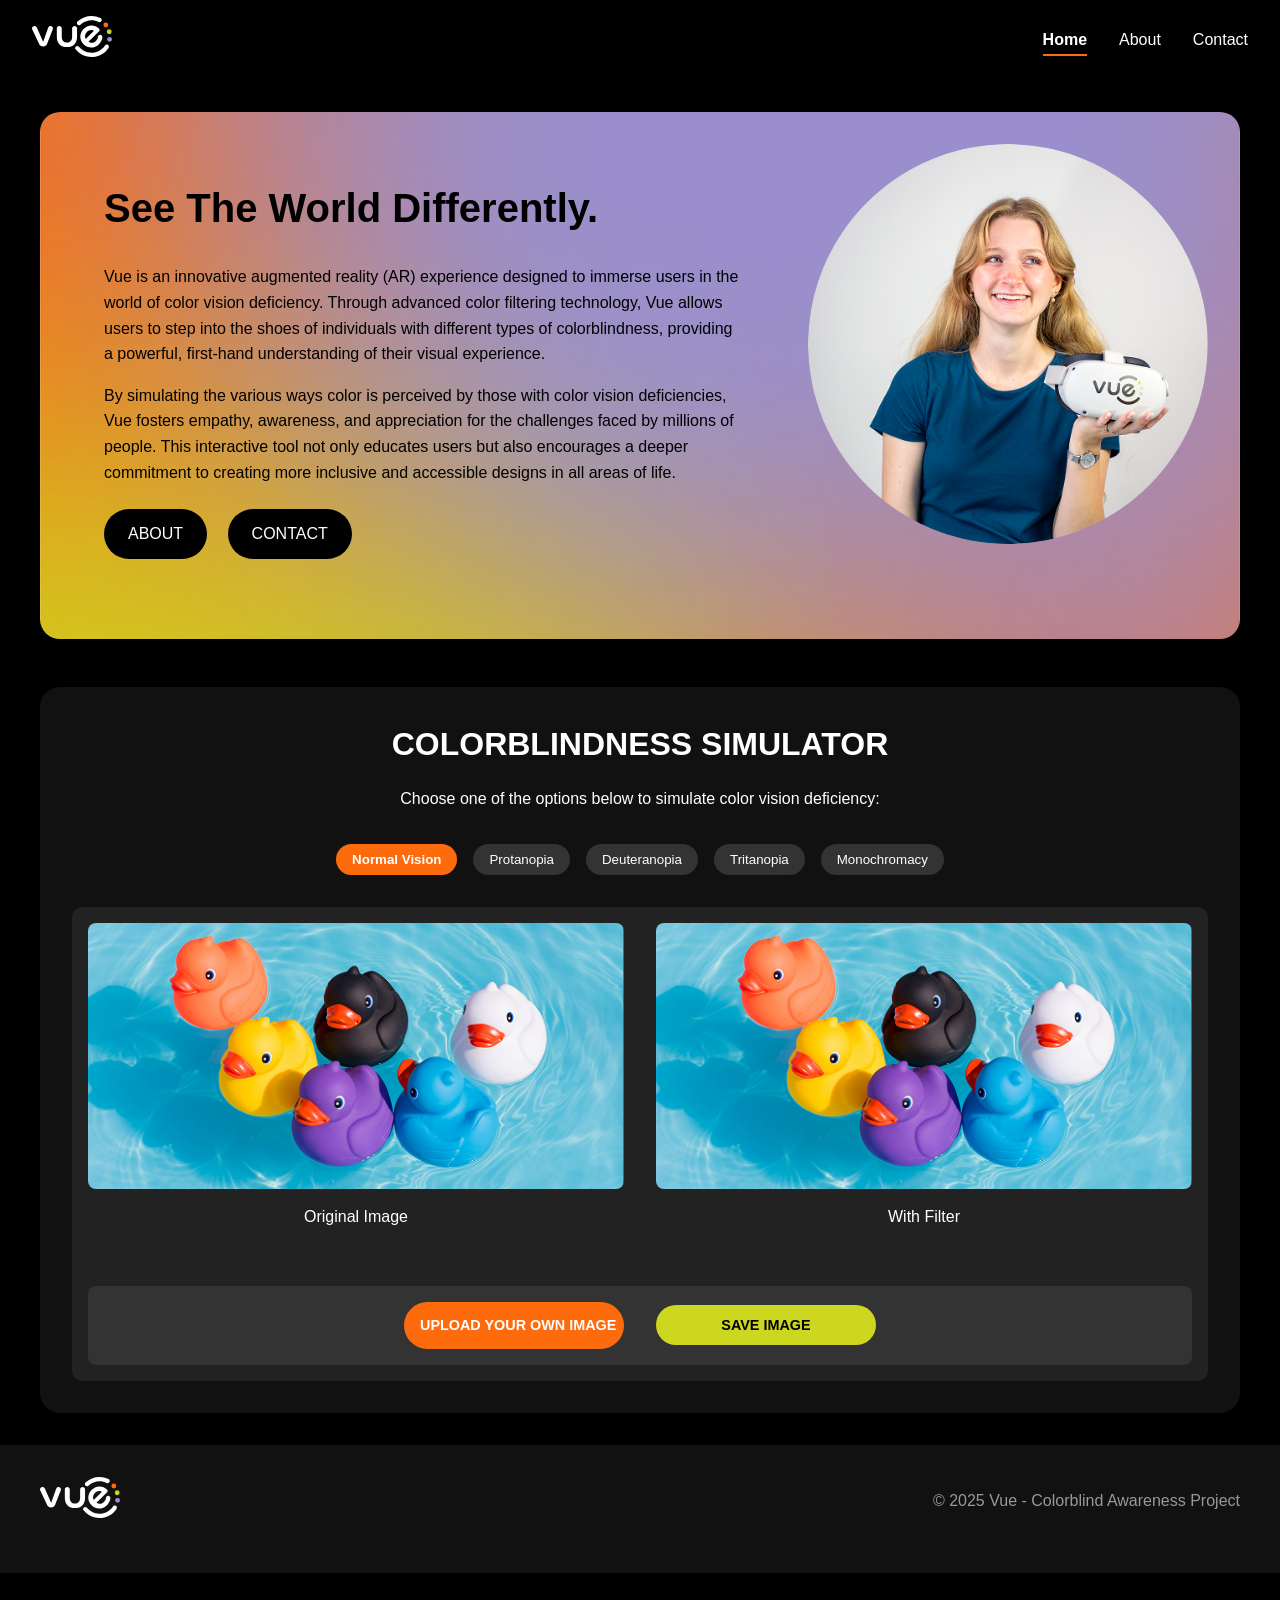
==== commit a9110959: "updates_420 blazedddd it" ====
--- a/index.html
+++ b/index.html
@@ -15,7 +15,7 @@
     <header>
         <div class="logo">
             <a href="index.html">
-                <img src="Vue.svg" alt="Vue Logo" width="60" height="40">
+                <img src="Vue.svg" alt="Vue Logo">
             </a>
         </div>
         <nav>
@@ -75,10 +75,10 @@
                     
                     <div class="simulator-actions">
                         <div class="upload-container">
-                            <label for="imageUpload" class="upload-label">Upload your own image</label>
+                            <label for="imageUpload" class="upload-label">UPLOAD YOUR OWN IMAGE</label>
                             <input type="file" id="imageUpload" accept="image/*" class="file-input">
                         </div>
-                        <button id="saveImage" class="save-btn">Save Image</button>
+                        <button id="saveImage" class="save-btn">SAVE IMAGE</button>
                     </div>
                 </div>
             </div>
--- a/styles.css
+++ b/styles.css
@@ -60,20 +60,25 @@
     align-items: center;
 }
 
+.logo img {
+    width: 80px;
+    height: auto;
+}
+
 nav ul {
     display: flex;
     gap: 2rem;
 }
 
 nav a {
-    font-weight: 500;
+    font-weight: 300;
     padding: 0.5rem 0;
     position: relative;
-    transition: color 0.3s;
+    transition: all 0.3s;
 }
 
 nav a:hover {
-    color: #CDD71F;
+    font-weight: 600;
 }
 
 nav a.active {
@@ -107,10 +112,10 @@
     color: #FFFFFF;
     border: none;
     border-radius: 25px;
-    font-weight: bold;
+    font-weight: 500;
     cursor: pointer;
     transition: opacity 0.3s;
-    font-family: 'All Round Gothic', sans-serif;
+    font-family: 'Futura PT', 'Futura', sans-serif;
     text-align: center;
     margin-right: 1rem;
     margin-bottom: 1rem;
@@ -128,40 +133,38 @@
 .hero-container {
     display: flex;
     flex-wrap: wrap;
-    align-items: center;
+    align-items: flex-start;
     justify-content: space-between;
     max-width: 1200px;
     margin: 0 auto 3rem;
     padding: 2rem;
+    border-radius: 20px;
+    color: #000000;
     background-image: url('Frame 36353 1.png');
     background-size: cover;
     background-position: center;
-    border-radius: 20px;
-    color: #FFFFFF;
 }
 
 .hero-content {
     flex: 1;
     min-width: 300px;
-    padding-right: 2rem;
-    background-color: rgba(0, 0, 0, 0.7);
-    padding: 2rem;
-    border-radius: 10px;
+    padding: 2rem;
+    margin-right: 2rem;
 }
 
 .hero-image {
-    flex: 0 0 300px;
+    flex: 0 0 400px;
     display: flex;
     justify-content: center;
     align-items: center;
+    height: 100%;
 }
 
 .circular-image {
-    width: 300px;
-    height: 300px;
+    width: 400px;
+    height: 400px;
     border-radius: 50%;
     object-fit: cover;
-    border: 5px solid #FE6B0C;
 }
 
 .hero-buttons {
@@ -180,7 +183,7 @@
 .simulator-section h2 {
     text-align: center;
     margin-bottom: 1rem;
-    color: #CDD71F;
+    color: #FFFFFF;
 }
 
 .simulator-section p {
@@ -204,7 +207,7 @@
     border-radius: 25px;
     cursor: pointer;
     transition: all 0.3s;
-    font-family: 'All Round Gothic', sans-serif;
+    font-family: 'Futura PT', 'Futura', sans-serif;
     font-weight: 500;
 }
 
@@ -251,29 +254,33 @@
 
 .simulator-actions {
     display: flex;
-    justify-content: space-between;
+    justify-content: center;
     align-items: center;
-    gap: 1rem;
+    gap: 2rem;
     padding: 1rem;
     background-color: #333;
     border-radius: 8px;
 }
 
 .upload-container {
-    flex: 1;
     text-align: center;
 }
 
 .upload-label {
     display: inline-block;
-    padding: 0.75rem 1.5rem;
-    background-color: #000000;
+    padding: 0.75rem 1rem;
+    background-color: #FE6B0C;
     color: #FFFFFF;
     border-radius: 25px;
     cursor: pointer;
     transition: opacity 0.3s;
-    font-weight: bold;
+    font-weight: 600;
     font-family: 'Futura PT', 'Futura', sans-serif;
+    width: 220px;
+    text-align: center;
+    text-transform: uppercase;
+    white-space: nowrap;
+    font-size: 0.9rem;
 }
 
 .upload-label:hover {
@@ -285,15 +292,19 @@
 }
 
 .save-btn {
-    padding: 0.75rem 1.5rem;
-    background-color: #000000;
-    color: #FFFFFF;
+    padding: 0.75rem 1rem;
+    background-color: #CDD71F;
+    color: #000000;
     border: none;
     border-radius: 25px;
-    font-weight: bold;
+    font-weight: 600;
     cursor: pointer;
     transition: opacity 0.3s;
     font-family: 'Futura PT', 'Futura', sans-serif;
+    width: 220px;
+    text-transform: uppercase;
+    font-size: 0.9rem;
+    text-align: center;
 }
 
 .save-btn:hover {
@@ -308,24 +319,26 @@
 .about-hero {
     display: flex;
     flex-wrap: wrap;
-    align-items: center;
+    align-items: flex-start;
     justify-content: space-between;
     max-width: 1200px;
     margin: 0 auto 3rem;
-    padding: 2rem;
+    padding: 2rem 2rem 2rem 2rem;
 }
 
 .about-hero-content {
     flex: 1;
     min-width: 300px;
+    max-width: 60%;
     padding-right: 2rem;
 }
 
 .about-hero-image {
-    flex: 0 0 300px;
-    display: flex;
-    justify-content: center;
-    align-items: center;
+    flex: 0 0 40%;
+    display: flex;
+    justify-content: flex-end;
+    align-items: flex-start;
+    padding-right: 0;
 }
 
 .about-image {
@@ -388,19 +401,32 @@
     padding: 0;
     max-height: 0;
     overflow: hidden;
-    transition: all 0.3s ease-in-out;
+    transition: max-height 0.3s ease-in-out;
+    height: auto;
+    position: relative;
+}
+
+.type-content p {
+    padding: 0 1rem;
+    margin: 0;
+    opacity: 0;
+    transition: opacity 0.3s ease-in-out;
 }
 
 .type-content.active {
-    padding: 1rem;
+    padding: 1rem 0;
     max-height: 300px;
+}
+
+.type-content.active p {
+    opacity: 1;
 }
 
 /* Pilestone Section */
 .pilestone-section {
     display: flex;
     flex-wrap: wrap;
-    align-items: center;
+    align-items: flex-start;
     justify-content: space-between;
     max-width: 1200px;
     margin: 3rem auto;
@@ -409,17 +435,36 @@
     border-radius: 20px;
 }
 
+.pilestone-header {
+    width: 100%;
+    display: flex;
+    justify-content: flex-start;
+    margin-bottom: 2rem;
+    align-items: flex-start;
+}
+
+.pilestone-header img {
+    width: 80px;
+    height: auto;
+}
+
 .pilestone-content {
     flex: 1;
     min-width: 300px;
-    padding-right: 2rem;
+    max-width: 60%;
+    margin-right: 2rem;
+}
+
+.pilestone-content h3 {
+    margin-top: 1.5rem;
+    margin-bottom: 1rem;
 }
 
 .pilestone-image {
     flex: 0 0 300px;
     display: flex;
-    justify-content: center;
-    align-items: center;
+    justify-content: flex-end;
+    align-items: flex-start;
 }
 
 .pilestone-img {
@@ -452,16 +497,8 @@
 }
 
 .team-header {
-    display: flex;
-    align-items: center;
-    justify-content: center;
+    text-align: center;
     margin-bottom: 2rem;
-}
-
-.team-logo {
-    width: 60px;
-    height: 40px;
-    margin-right: 1rem;
 }
 
 .team-members {
@@ -489,7 +526,7 @@
 .contact-container {
     display: flex;
     flex-wrap: wrap;
-    max-width: 1200px;
+    max-width: 800px;
     margin: 0 auto;
     background-color: #111;
     border-radius: 20px;
@@ -499,7 +536,7 @@
 
 .contact-content {
     flex: 1;
-    min-width: 300px;
+    width: 100%;
     padding: 2rem;
 }
 
@@ -555,7 +592,7 @@
     transition: background-color 0.3s;
     width: 100%;
     text-align: center;
-    font-family: 'All Round Gothic', sans-serif;
+    font-family: 'Futura PT', 'Futura', sans-serif;
 }
 
 .submit-btn:hover {
@@ -632,8 +669,12 @@
     }
     
     .hero-content {
-        padding-right: 0;
+        margin-right: 0;
         margin-bottom: 2rem;
+    }
+    
+    .hero-image {
+        justify-content: center;
     }
     
     .contact-container {
